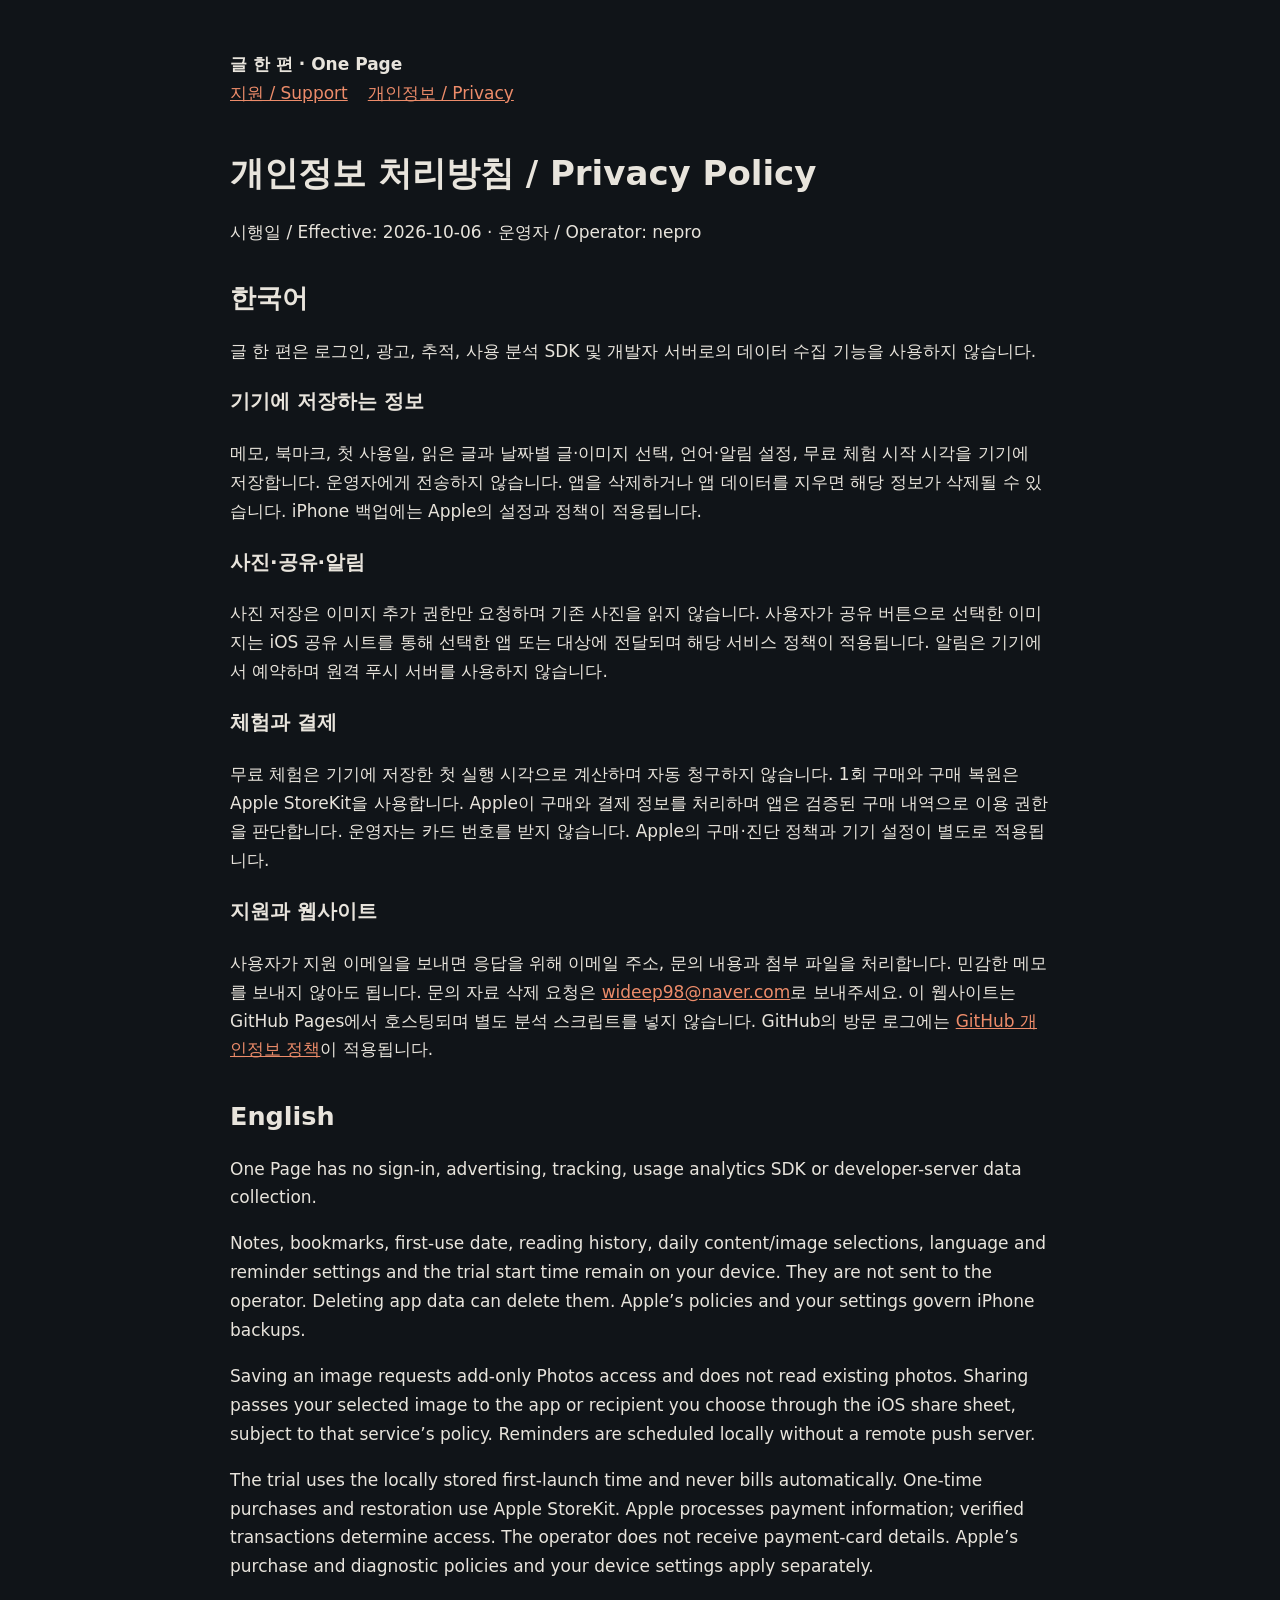
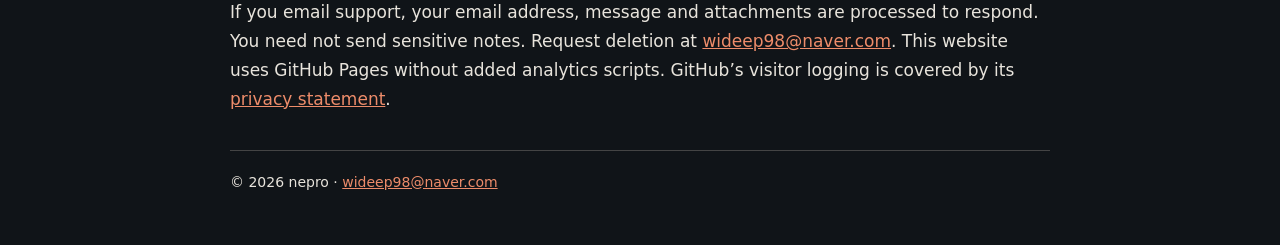
==== privacy.html @ 21c04bf9 "发布一页应用支持与隐私说明" ====
<!doctype html><html lang="ko"><meta charset="utf-8"><meta name="viewport" content="width=device-width,initial-scale=1"><title>글 한 편 · One Page 개인정보 처리방침</title><link rel="stylesheet" href="style.css"><header><strong>글 한 편 · One Page</strong><nav><a href="index.html">지원 / Support</a><a href="privacy.html">개인정보 / Privacy</a></nav></header><main><h1>개인정보 처리방침 / Privacy Policy</h1><p>시행일 / Effective: 2026-10-06 · 운영자 / Operator: nepro</p><section><h2>한국어</h2><p>글 한 편은 로그인, 광고, 추적, 사용 분석 SDK 및 개발자 서버로의 데이터 수집 기능을 사용하지 않습니다.</p><h3>기기에 저장하는 정보</h3><p>메모, 북마크, 첫 사용일, 읽은 글과 날짜별 글·이미지 선택, 언어·알림 설정, 무료 체험 시작 시각을 기기에 저장합니다. 운영자에게 전송하지 않습니다. 앱을 삭제하거나 앱 데이터를 지우면 해당 정보가 삭제될 수 있습니다. iPhone 백업에는 Apple의 설정과 정책이 적용됩니다.</p><h3>사진·공유·알림</h3><p>사진 저장은 이미지 추가 권한만 요청하며 기존 사진을 읽지 않습니다. 사용자가 공유 버튼으로 선택한 이미지는 iOS 공유 시트를 통해 선택한 앱 또는 대상에 전달되며 해당 서비스 정책이 적용됩니다. 알림은 기기에서 예약하며 원격 푸시 서버를 사용하지 않습니다.</p><h3>체험과 결제</h3><p>무료 체험은 기기에 저장한 첫 실행 시각으로 계산하며 자동 청구하지 않습니다. 1회 구매와 구매 복원은 Apple StoreKit을 사용합니다. Apple이 구매와 결제 정보를 처리하며 앱은 검증된 구매 내역으로 이용 권한을 판단합니다. 운영자는 카드 번호를 받지 않습니다. Apple의 구매·진단 정책과 기기 설정이 별도로 적용됩니다.</p><h3>지원과 웹사이트</h3><p>사용자가 지원 이메일을 보내면 응답을 위해 이메일 주소, 문의 내용과 첨부 파일을 처리합니다. 민감한 메모를 보내지 않아도 됩니다. 문의 자료 삭제 요청은 <a href="mailto:wideep98@naver.com">wideep98@naver.com</a>로 보내주세요. 이 웹사이트는 GitHub Pages에서 호스팅되며 별도 분석 스크립트를 넣지 않습니다. GitHub의 방문 로그에는 <a href="https://docs.github.com/en/site-policy/privacy-policies/github-general-privacy-statement">GitHub 개인정보 정책</a>이 적용됩니다.</p></section><section lang="en"><h2>English</h2><p>One Page has no sign-in, advertising, tracking, usage analytics SDK or developer-server data collection.</p><p>Notes, bookmarks, first-use date, reading history, daily content/image selections, language and reminder settings and the trial start time remain on your device. They are not sent to the operator. Deleting app data can delete them. Apple’s policies and your settings govern iPhone backups.</p><p>Saving an image requests add-only Photos access and does not read existing photos. Sharing passes your selected image to the app or recipient you choose through the iOS share sheet, subject to that service’s policy. Reminders are scheduled locally without a remote push server.</p><p>The trial uses the locally stored first-launch time and never bills automatically. One-time purchases and restoration use Apple StoreKit. Apple processes payment information; verified transactions determine access. The operator does not receive payment-card details. Apple’s purchase and diagnostic policies and your device settings apply separately.</p><p>If you email support, your email address, message and attachments are processed to respond. You need not send sensitive notes. Request deletion at <a href="mailto:wideep98@naver.com">wideep98@naver.com</a>. This website uses GitHub Pages without added analytics scripts. GitHub’s visitor logging is covered by its <a href="https://docs.github.com/en/site-policy/privacy-policies/github-general-privacy-statement">privacy statement</a>.</p></section></main><footer>© 2026 nepro · <a href="mailto:wideep98@naver.com">wideep98@naver.com</a></footer></html>
---- style.css ----
body{font:17px/1.7 system-ui,sans-serif;color:#e8e4dc;background:#101418;max-width:820px;margin:auto;padding:30px 24px}a{color:#ed8c6a}h1,h2{line-height:1.3}header,footer{padding:20px 0}li{margin:8px 0}nav a{margin-right:20px}footer{border-top:1px solid #444;font-size:14px}section{margin:36px 0}
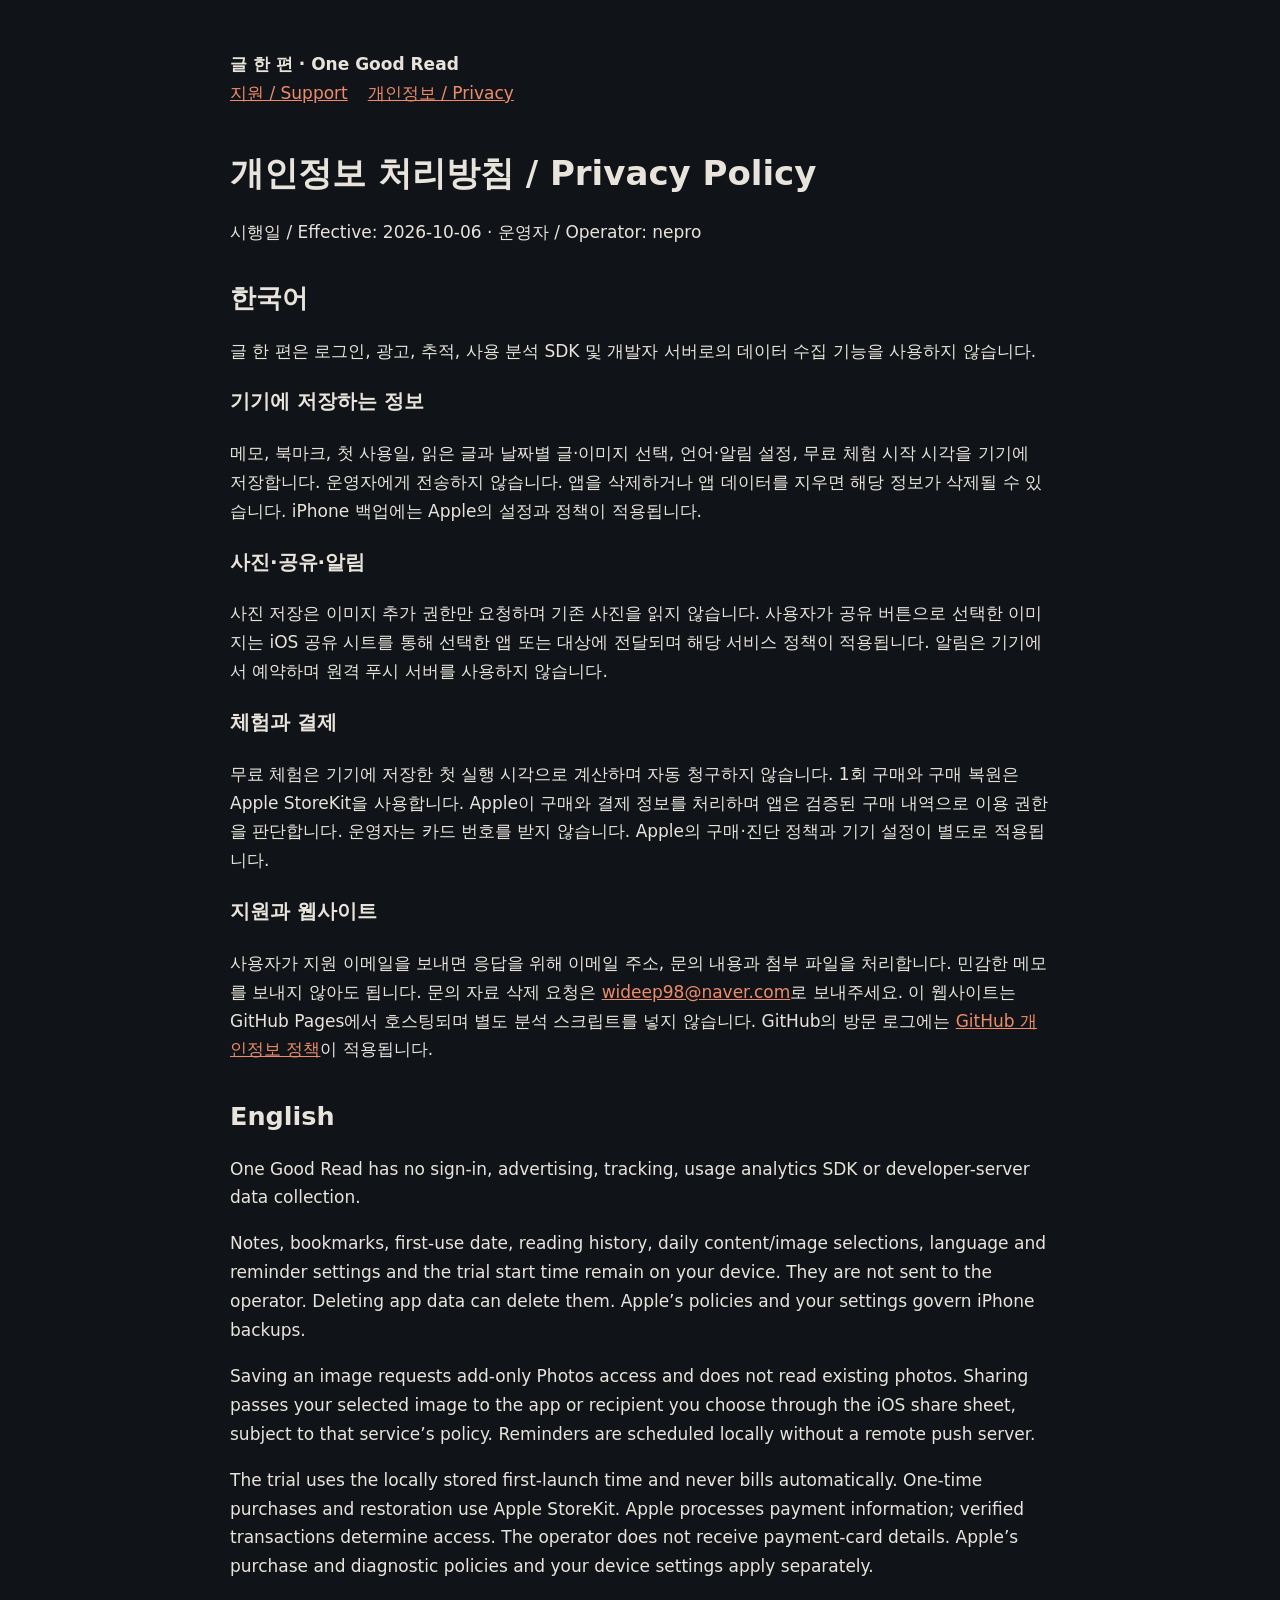
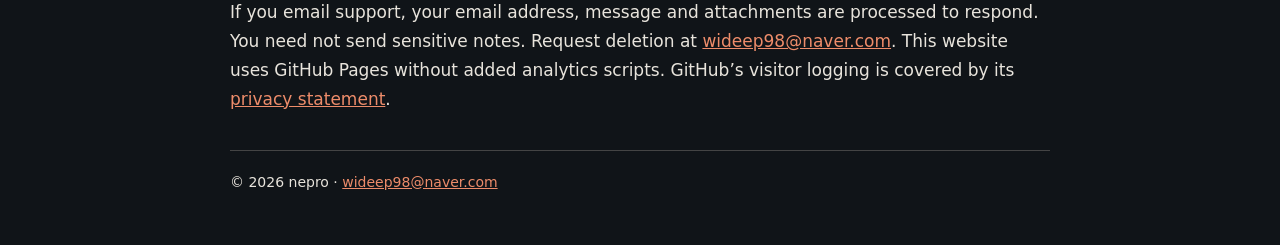
==== commit 1d801d88: "更新英文应用名称为 One Good Read" ====
--- a/privacy.html
+++ b/privacy.html
@@ -1 +1 @@
-<!doctype html><html lang="ko"><meta charset="utf-8"><meta name="viewport" content="width=device-width,initial-scale=1"><title>글 한 편 · One Page 개인정보 처리방침</title><link rel="stylesheet" href="style.css"><header><strong>글 한 편 · One Page</strong><nav><a href="index.html">지원 / Support</a><a href="privacy.html">개인정보 / Privacy</a></nav></header><main><h1>개인정보 처리방침 / Privacy Policy</h1><p>시행일 / Effective: 2026-10-06 · 운영자 / Operator: nepro</p><section><h2>한국어</h2><p>글 한 편은 로그인, 광고, 추적, 사용 분석 SDK 및 개발자 서버로의 데이터 수집 기능을 사용하지 않습니다.</p><h3>기기에 저장하는 정보</h3><p>메모, 북마크, 첫 사용일, 읽은 글과 날짜별 글·이미지 선택, 언어·알림 설정, 무료 체험 시작 시각을 기기에 저장합니다. 운영자에게 전송하지 않습니다. 앱을 삭제하거나 앱 데이터를 지우면 해당 정보가 삭제될 수 있습니다. iPhone 백업에는 Apple의 설정과 정책이 적용됩니다.</p><h3>사진·공유·알림</h3><p>사진 저장은 이미지 추가 권한만 요청하며 기존 사진을 읽지 않습니다. 사용자가 공유 버튼으로 선택한 이미지는 iOS 공유 시트를 통해 선택한 앱 또는 대상에 전달되며 해당 서비스 정책이 적용됩니다. 알림은 기기에서 예약하며 원격 푸시 서버를 사용하지 않습니다.</p><h3>체험과 결제</h3><p>무료 체험은 기기에 저장한 첫 실행 시각으로 계산하며 자동 청구하지 않습니다. 1회 구매와 구매 복원은 Apple StoreKit을 사용합니다. Apple이 구매와 결제 정보를 처리하며 앱은 검증된 구매 내역으로 이용 권한을 판단합니다. 운영자는 카드 번호를 받지 않습니다. Apple의 구매·진단 정책과 기기 설정이 별도로 적용됩니다.</p><h3>지원과 웹사이트</h3><p>사용자가 지원 이메일을 보내면 응답을 위해 이메일 주소, 문의 내용과 첨부 파일을 처리합니다. 민감한 메모를 보내지 않아도 됩니다. 문의 자료 삭제 요청은 <a href="mailto:wideep98@naver.com">wideep98@naver.com</a>로 보내주세요. 이 웹사이트는 GitHub Pages에서 호스팅되며 별도 분석 스크립트를 넣지 않습니다. GitHub의 방문 로그에는 <a href="https://docs.github.com/en/site-policy/privacy-policies/github-general-privacy-statement">GitHub 개인정보 정책</a>이 적용됩니다.</p></section><section lang="en"><h2>English</h2><p>One Page has no sign-in, advertising, tracking, usage analytics SDK or developer-server data collection.</p><p>Notes, bookmarks, first-use date, reading history, daily content/image selections, language and reminder settings and the trial start time remain on your device. They are not sent to the operator. Deleting app data can delete them. Apple’s policies and your settings govern iPhone backups.</p><p>Saving an image requests add-only Photos access and does not read existing photos. Sharing passes your selected image to the app or recipient you choose through the iOS share sheet, subject to that service’s policy. Reminders are scheduled locally without a remote push server.</p><p>The trial uses the locally stored first-launch time and never bills automatically. One-time purchases and restoration use Apple StoreKit. Apple processes payment information; verified transactions determine access. The operator does not receive payment-card details. Apple’s purchase and diagnostic policies and your device settings apply separately.</p><p>If you email support, your email address, message and attachments are processed to respond. You need not send sensitive notes. Request deletion at <a href="mailto:wideep98@naver.com">wideep98@naver.com</a>. This website uses GitHub Pages without added analytics scripts. GitHub’s visitor logging is covered by its <a href="https://docs.github.com/en/site-policy/privacy-policies/github-general-privacy-statement">privacy statement</a>.</p></section></main><footer>© 2026 nepro · <a href="mailto:wideep98@naver.com">wideep98@naver.com</a></footer></html>+<!doctype html><html lang="ko"><meta charset="utf-8"><meta name="viewport" content="width=device-width,initial-scale=1"><title>글 한 편 · One Good Read 개인정보 처리방침</title><link rel="stylesheet" href="style.css"><header><strong>글 한 편 · One Good Read</strong><nav><a href="index.html">지원 / Support</a><a href="privacy.html">개인정보 / Privacy</a></nav></header><main><h1>개인정보 처리방침 / Privacy Policy</h1><p>시행일 / Effective: 2026-10-06 · 운영자 / Operator: nepro</p><section><h2>한국어</h2><p>글 한 편은 로그인, 광고, 추적, 사용 분석 SDK 및 개발자 서버로의 데이터 수집 기능을 사용하지 않습니다.</p><h3>기기에 저장하는 정보</h3><p>메모, 북마크, 첫 사용일, 읽은 글과 날짜별 글·이미지 선택, 언어·알림 설정, 무료 체험 시작 시각을 기기에 저장합니다. 운영자에게 전송하지 않습니다. 앱을 삭제하거나 앱 데이터를 지우면 해당 정보가 삭제될 수 있습니다. iPhone 백업에는 Apple의 설정과 정책이 적용됩니다.</p><h3>사진·공유·알림</h3><p>사진 저장은 이미지 추가 권한만 요청하며 기존 사진을 읽지 않습니다. 사용자가 공유 버튼으로 선택한 이미지는 iOS 공유 시트를 통해 선택한 앱 또는 대상에 전달되며 해당 서비스 정책이 적용됩니다. 알림은 기기에서 예약하며 원격 푸시 서버를 사용하지 않습니다.</p><h3>체험과 결제</h3><p>무료 체험은 기기에 저장한 첫 실행 시각으로 계산하며 자동 청구하지 않습니다. 1회 구매와 구매 복원은 Apple StoreKit을 사용합니다. Apple이 구매와 결제 정보를 처리하며 앱은 검증된 구매 내역으로 이용 권한을 판단합니다. 운영자는 카드 번호를 받지 않습니다. Apple의 구매·진단 정책과 기기 설정이 별도로 적용됩니다.</p><h3>지원과 웹사이트</h3><p>사용자가 지원 이메일을 보내면 응답을 위해 이메일 주소, 문의 내용과 첨부 파일을 처리합니다. 민감한 메모를 보내지 않아도 됩니다. 문의 자료 삭제 요청은 <a href="mailto:wideep98@naver.com">wideep98@naver.com</a>로 보내주세요. 이 웹사이트는 GitHub Pages에서 호스팅되며 별도 분석 스크립트를 넣지 않습니다. GitHub의 방문 로그에는 <a href="https://docs.github.com/en/site-policy/privacy-policies/github-general-privacy-statement">GitHub 개인정보 정책</a>이 적용됩니다.</p></section><section lang="en"><h2>English</h2><p>One Good Read has no sign-in, advertising, tracking, usage analytics SDK or developer-server data collection.</p><p>Notes, bookmarks, first-use date, reading history, daily content/image selections, language and reminder settings and the trial start time remain on your device. They are not sent to the operator. Deleting app data can delete them. Apple’s policies and your settings govern iPhone backups.</p><p>Saving an image requests add-only Photos access and does not read existing photos. Sharing passes your selected image to the app or recipient you choose through the iOS share sheet, subject to that service’s policy. Reminders are scheduled locally without a remote push server.</p><p>The trial uses the locally stored first-launch time and never bills automatically. One-time purchases and restoration use Apple StoreKit. Apple processes payment information; verified transactions determine access. The operator does not receive payment-card details. Apple’s purchase and diagnostic policies and your device settings apply separately.</p><p>If you email support, your email address, message and attachments are processed to respond. You need not send sensitive notes. Request deletion at <a href="mailto:wideep98@naver.com">wideep98@naver.com</a>. This website uses GitHub Pages without added analytics scripts. GitHub’s visitor logging is covered by its <a href="https://docs.github.com/en/site-policy/privacy-policies/github-general-privacy-statement">privacy statement</a>.</p></section></main><footer>© 2026 nepro · <a href="mailto:wideep98@naver.com">wideep98@naver.com</a></footer></html>
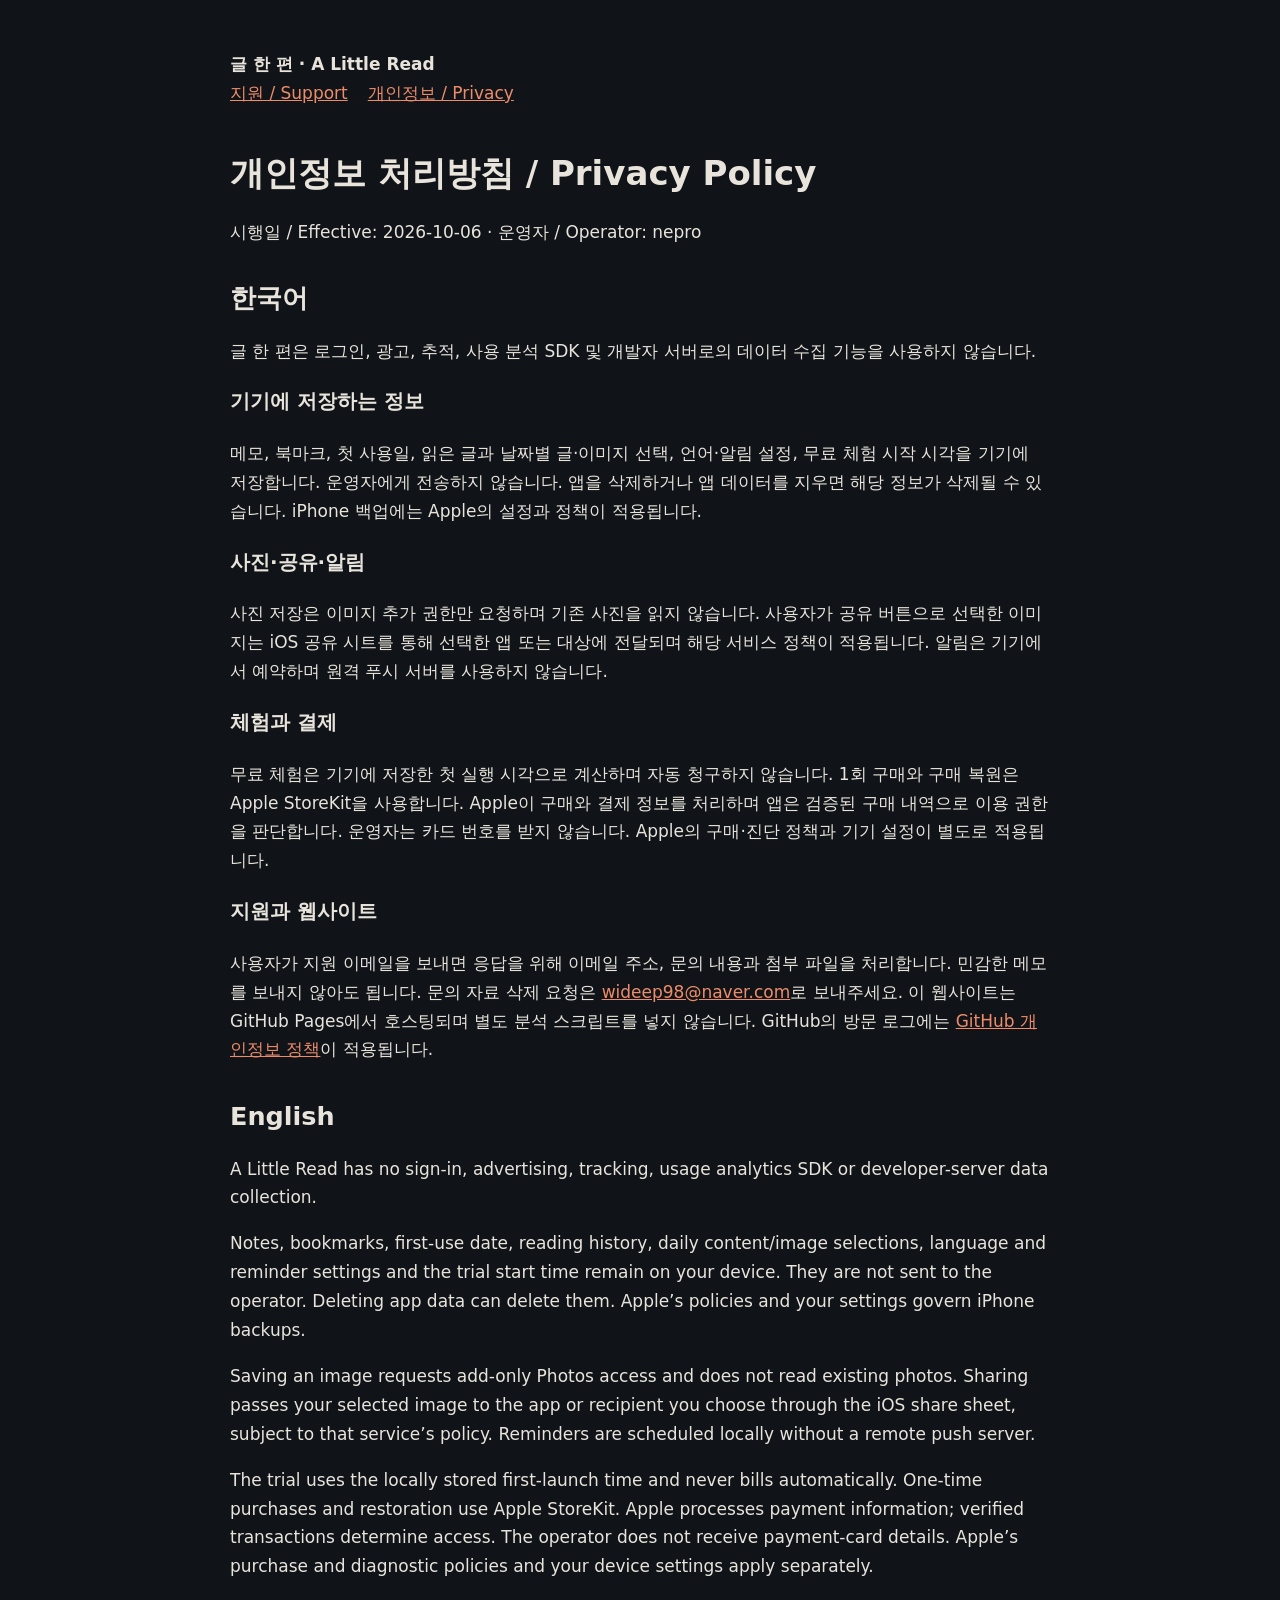
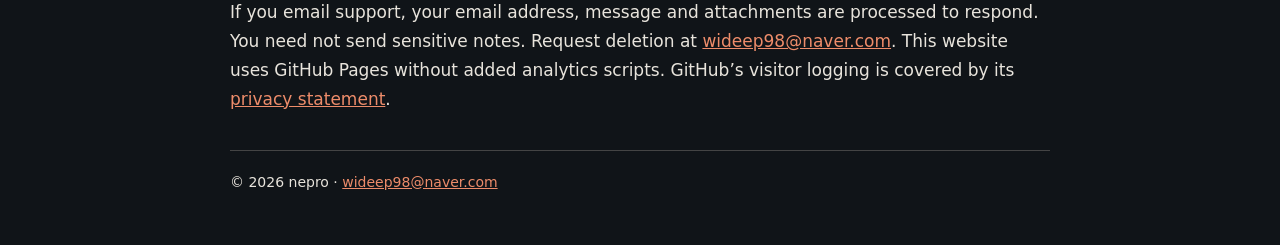
==== commit 8784375e: "将英文应用名称更新为 A Little Read" ====
--- a/privacy.html
+++ b/privacy.html
@@ -1 +1 @@
-<!doctype html><html lang="ko"><meta charset="utf-8"><meta name="viewport" content="width=device-width,initial-scale=1"><title>글 한 편 · One Good Read 개인정보 처리방침</title><link rel="stylesheet" href="style.css"><header><strong>글 한 편 · One Good Read</strong><nav><a href="index.html">지원 / Support</a><a href="privacy.html">개인정보 / Privacy</a></nav></header><main><h1>개인정보 처리방침 / Privacy Policy</h1><p>시행일 / Effective: 2026-10-06 · 운영자 / Operator: nepro</p><section><h2>한국어</h2><p>글 한 편은 로그인, 광고, 추적, 사용 분석 SDK 및 개발자 서버로의 데이터 수집 기능을 사용하지 않습니다.</p><h3>기기에 저장하는 정보</h3><p>메모, 북마크, 첫 사용일, 읽은 글과 날짜별 글·이미지 선택, 언어·알림 설정, 무료 체험 시작 시각을 기기에 저장합니다. 운영자에게 전송하지 않습니다. 앱을 삭제하거나 앱 데이터를 지우면 해당 정보가 삭제될 수 있습니다. iPhone 백업에는 Apple의 설정과 정책이 적용됩니다.</p><h3>사진·공유·알림</h3><p>사진 저장은 이미지 추가 권한만 요청하며 기존 사진을 읽지 않습니다. 사용자가 공유 버튼으로 선택한 이미지는 iOS 공유 시트를 통해 선택한 앱 또는 대상에 전달되며 해당 서비스 정책이 적용됩니다. 알림은 기기에서 예약하며 원격 푸시 서버를 사용하지 않습니다.</p><h3>체험과 결제</h3><p>무료 체험은 기기에 저장한 첫 실행 시각으로 계산하며 자동 청구하지 않습니다. 1회 구매와 구매 복원은 Apple StoreKit을 사용합니다. Apple이 구매와 결제 정보를 처리하며 앱은 검증된 구매 내역으로 이용 권한을 판단합니다. 운영자는 카드 번호를 받지 않습니다. Apple의 구매·진단 정책과 기기 설정이 별도로 적용됩니다.</p><h3>지원과 웹사이트</h3><p>사용자가 지원 이메일을 보내면 응답을 위해 이메일 주소, 문의 내용과 첨부 파일을 처리합니다. 민감한 메모를 보내지 않아도 됩니다. 문의 자료 삭제 요청은 <a href="mailto:wideep98@naver.com">wideep98@naver.com</a>로 보내주세요. 이 웹사이트는 GitHub Pages에서 호스팅되며 별도 분석 스크립트를 넣지 않습니다. GitHub의 방문 로그에는 <a href="https://docs.github.com/en/site-policy/privacy-policies/github-general-privacy-statement">GitHub 개인정보 정책</a>이 적용됩니다.</p></section><section lang="en"><h2>English</h2><p>One Good Read has no sign-in, advertising, tracking, usage analytics SDK or developer-server data collection.</p><p>Notes, bookmarks, first-use date, reading history, daily content/image selections, language and reminder settings and the trial start time remain on your device. They are not sent to the operator. Deleting app data can delete them. Apple’s policies and your settings govern iPhone backups.</p><p>Saving an image requests add-only Photos access and does not read existing photos. Sharing passes your selected image to the app or recipient you choose through the iOS share sheet, subject to that service’s policy. Reminders are scheduled locally without a remote push server.</p><p>The trial uses the locally stored first-launch time and never bills automatically. One-time purchases and restoration use Apple StoreKit. Apple processes payment information; verified transactions determine access. The operator does not receive payment-card details. Apple’s purchase and diagnostic policies and your device settings apply separately.</p><p>If you email support, your email address, message and attachments are processed to respond. You need not send sensitive notes. Request deletion at <a href="mailto:wideep98@naver.com">wideep98@naver.com</a>. This website uses GitHub Pages without added analytics scripts. GitHub’s visitor logging is covered by its <a href="https://docs.github.com/en/site-policy/privacy-policies/github-general-privacy-statement">privacy statement</a>.</p></section></main><footer>© 2026 nepro · <a href="mailto:wideep98@naver.com">wideep98@naver.com</a></footer></html>+<!doctype html><html lang="ko"><meta charset="utf-8"><meta name="viewport" content="width=device-width,initial-scale=1"><title>글 한 편 · A Little Read 개인정보 처리방침</title><link rel="stylesheet" href="style.css"><header><strong>글 한 편 · A Little Read</strong><nav><a href="index.html">지원 / Support</a><a href="privacy.html">개인정보 / Privacy</a></nav></header><main><h1>개인정보 처리방침 / Privacy Policy</h1><p>시행일 / Effective: 2026-10-06 · 운영자 / Operator: nepro</p><section><h2>한국어</h2><p>글 한 편은 로그인, 광고, 추적, 사용 분석 SDK 및 개발자 서버로의 데이터 수집 기능을 사용하지 않습니다.</p><h3>기기에 저장하는 정보</h3><p>메모, 북마크, 첫 사용일, 읽은 글과 날짜별 글·이미지 선택, 언어·알림 설정, 무료 체험 시작 시각을 기기에 저장합니다. 운영자에게 전송하지 않습니다. 앱을 삭제하거나 앱 데이터를 지우면 해당 정보가 삭제될 수 있습니다. iPhone 백업에는 Apple의 설정과 정책이 적용됩니다.</p><h3>사진·공유·알림</h3><p>사진 저장은 이미지 추가 권한만 요청하며 기존 사진을 읽지 않습니다. 사용자가 공유 버튼으로 선택한 이미지는 iOS 공유 시트를 통해 선택한 앱 또는 대상에 전달되며 해당 서비스 정책이 적용됩니다. 알림은 기기에서 예약하며 원격 푸시 서버를 사용하지 않습니다.</p><h3>체험과 결제</h3><p>무료 체험은 기기에 저장한 첫 실행 시각으로 계산하며 자동 청구하지 않습니다. 1회 구매와 구매 복원은 Apple StoreKit을 사용합니다. Apple이 구매와 결제 정보를 처리하며 앱은 검증된 구매 내역으로 이용 권한을 판단합니다. 운영자는 카드 번호를 받지 않습니다. Apple의 구매·진단 정책과 기기 설정이 별도로 적용됩니다.</p><h3>지원과 웹사이트</h3><p>사용자가 지원 이메일을 보내면 응답을 위해 이메일 주소, 문의 내용과 첨부 파일을 처리합니다. 민감한 메모를 보내지 않아도 됩니다. 문의 자료 삭제 요청은 <a href="mailto:wideep98@naver.com">wideep98@naver.com</a>로 보내주세요. 이 웹사이트는 GitHub Pages에서 호스팅되며 별도 분석 스크립트를 넣지 않습니다. GitHub의 방문 로그에는 <a href="https://docs.github.com/en/site-policy/privacy-policies/github-general-privacy-statement">GitHub 개인정보 정책</a>이 적용됩니다.</p></section><section lang="en"><h2>English</h2><p>A Little Read has no sign-in, advertising, tracking, usage analytics SDK or developer-server data collection.</p><p>Notes, bookmarks, first-use date, reading history, daily content/image selections, language and reminder settings and the trial start time remain on your device. They are not sent to the operator. Deleting app data can delete them. Apple’s policies and your settings govern iPhone backups.</p><p>Saving an image requests add-only Photos access and does not read existing photos. Sharing passes your selected image to the app or recipient you choose through the iOS share sheet, subject to that service’s policy. Reminders are scheduled locally without a remote push server.</p><p>The trial uses the locally stored first-launch time and never bills automatically. One-time purchases and restoration use Apple StoreKit. Apple processes payment information; verified transactions determine access. The operator does not receive payment-card details. Apple’s purchase and diagnostic policies and your device settings apply separately.</p><p>If you email support, your email address, message and attachments are processed to respond. You need not send sensitive notes. Request deletion at <a href="mailto:wideep98@naver.com">wideep98@naver.com</a>. This website uses GitHub Pages without added analytics scripts. GitHub’s visitor logging is covered by its <a href="https://docs.github.com/en/site-policy/privacy-policies/github-general-privacy-statement">privacy statement</a>.</p></section></main><footer>© 2026 nepro · <a href="mailto:wideep98@naver.com">wideep98@naver.com</a></footer></html>
